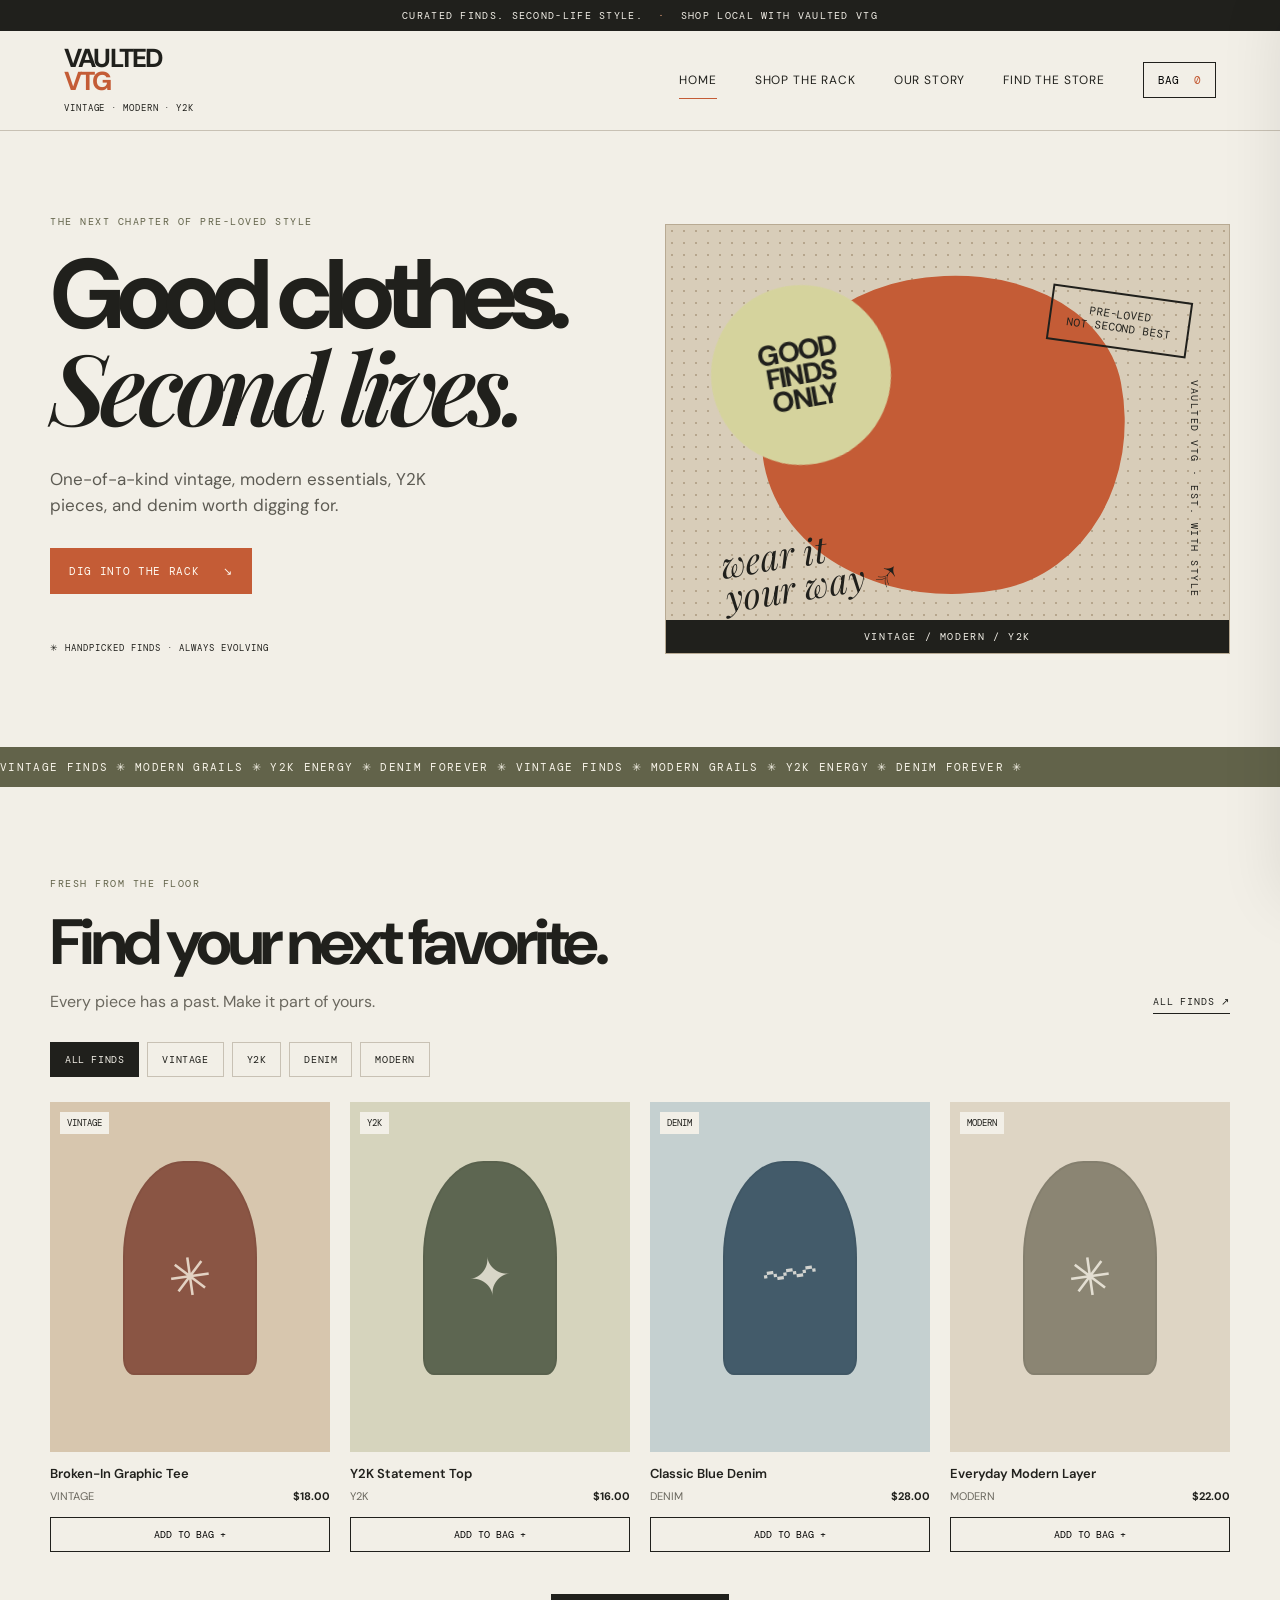
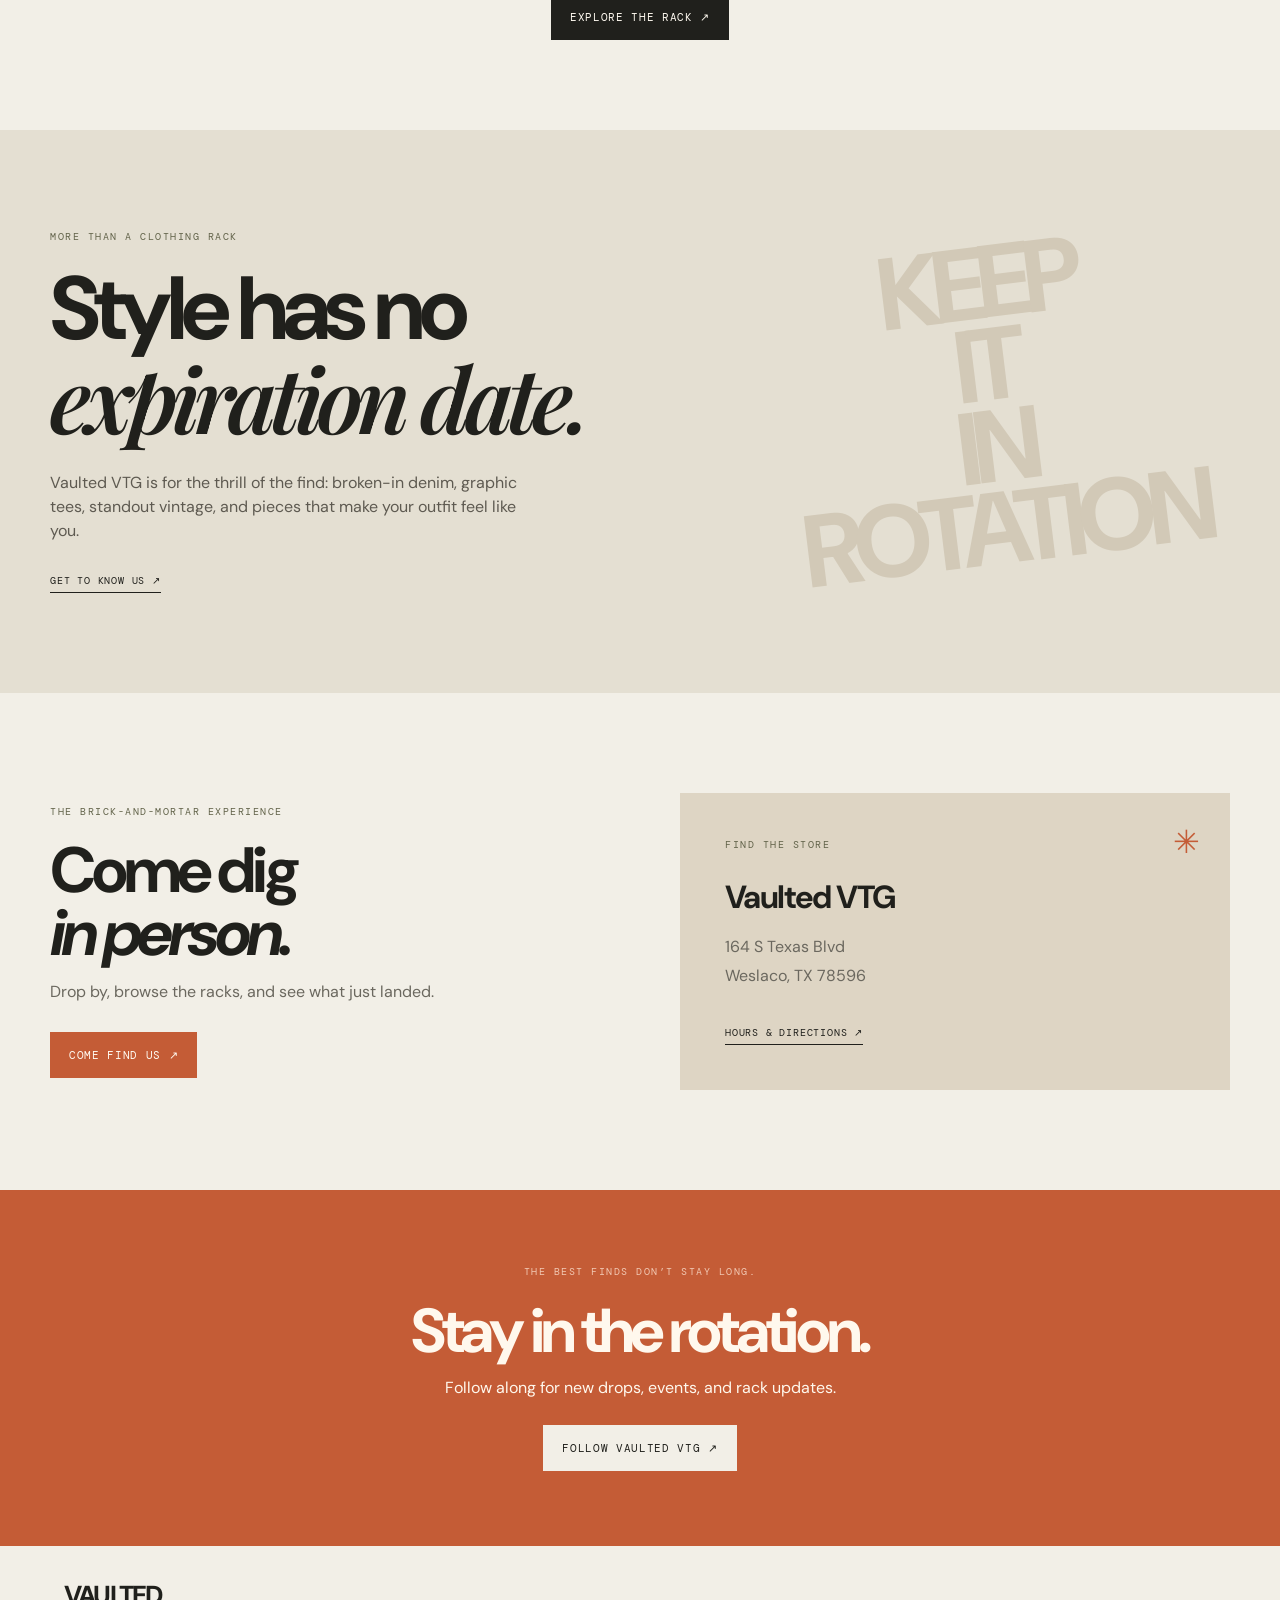
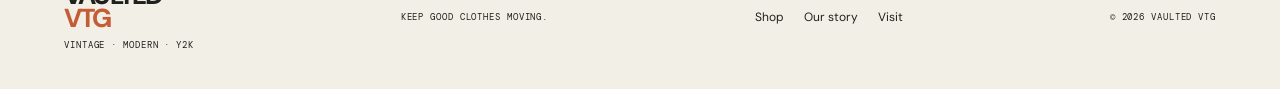
==== index.html @ 8c170596 "HTMLs" ====
<!doctype html>
<html lang="en">
<head>
  <meta charset="utf-8"><meta name="viewport" content="width=device-width, initial-scale=1">
  <meta name="description" content="Vaulted VTG — curated vintage, modern essentials, Y2K pieces, and denim in Weslaco, Texas.">
  <title>Vaulted VTG — Good clothes. Second lives.</title>
  <link rel="icon" href="assets/favicon.svg" type="image/svg+xml"><link rel="stylesheet" href="style.css">
  <script src="script.js" defer></script>
</head>
<body>
  <div class="announcement">CURATED FINDS. SECOND-LIFE STYLE. <span>·</span> SHOP LOCAL WITH VAULTED VTG</div>
  <header class="site-header"><a class="wordmark" href="index.html">VAULTED<span>VTG</span><small>VINTAGE · MODERN · Y2K</small></a>
    <button class="menu-toggle" aria-label="Toggle navigation" aria-expanded="false">☰</button>
    <nav class="nav"><a class="active" href="index.html">Home</a><a href="shop.html">Shop the rack</a><a href="story.html">Our story</a><a href="visit.html">Find the store</a><button class="bag-button" data-open-bag>Bag <span data-bag-count>0</span></button></nav>
  </header>
  <main>
    <section class="hero wrap">
      <div class="hero-copy"><p class="eyebrow">THE NEXT CHAPTER OF PRE-LOVED STYLE</p><h1>Good clothes.<br><em>Second lives.</em></h1><p class="intro">One-of-a-kind vintage, modern essentials, Y2K pieces, and denim worth digging for.</p><a class="button" href="shop.html">DIG INTO THE RACK <span>↘</span></a><p class="micro">✳ HANDPICKED FINDS · ALWAYS EVOLVING</p></div>
      <div class="hero-art" role="img" aria-label="Graphic collage celebrating vintage clothing"><div class="sunburst">GOOD<br>FINDS<br>ONLY</div><div class="stamp">PRE-LOVED<br>NOT SECOND BEST</div><div class="vertical-type">VAULTED VTG · EST. WITH STYLE</div><div class="scribble">wear it<br>your way ↗</div><div class="art-label">VINTAGE / MODERN / Y2K</div></div>
    </section>
    <div class="ticker"><div>VINTAGE FINDS ✳ MODERN GRAILS ✳ Y2K ENERGY ✳ DENIM FOREVER ✳ VINTAGE FINDS ✳ MODERN GRAILS ✳ Y2K ENERGY ✳ DENIM FOREVER ✳</div></div>
    <section class="section wrap">
      <div class="section-heading"><div><p class="eyebrow">FRESH FROM THE FLOOR</p><h2>Find your next favorite.</h2><p>Every piece has a past. Make it part of yours.</p></div><a class="text-link" href="shop.html">ALL FINDS ↗</a></div>
      <div class="filter-row"><a class="chip selected" href="shop.html">ALL FINDS</a><a class="chip" href="shop.html?category=vintage">VINTAGE</a><a class="chip" href="shop.html?category=y2k">Y2K</a><a class="chip" href="shop.html?category=denim">DENIM</a><a class="chip" href="shop.html?category=modern">MODERN</a></div>
      <div class="product-grid home-products" data-featured-products></div>
      <div class="center"><a class="button button-dark" href="shop.html">EXPLORE THE RACK ↗</a></div>
    </section>
    <section class="manifesto"><div class="wrap manifesto-inner"><p class="eyebrow">MORE THAN A CLOTHING RACK</p><h2>Style has no<br><em>expiration date.</em></h2><p>Vaulted VTG is for the thrill of the find: broken-in denim, graphic tees, standout vintage, and pieces that make your outfit feel like you.</p><a class="text-link" href="story.html">GET TO KNOW US ↗</a><div class="manifesto-mark">KEEP<br>IT<br>IN<br>ROTATION</div></div></section>
    <section class="visit-teaser wrap"><div><p class="eyebrow">THE BRICK-AND-MORTAR EXPERIENCE</p><h2>Come dig<br><em>in person.</em></h2><p>Drop by, browse the racks, and see what just landed.</p><a class="button" href="visit.html">COME FIND US ↗</a></div><div class="visit-card"><span class="card-star">✳</span><p class="eyebrow">FIND THE STORE</p><h3>Vaulted VTG</h3><p>164 S Texas Blvd<br>Weslaco, TX 78596</p><a class="text-link" href="visit.html">HOURS & DIRECTIONS ↗</a></div></section>
    <section class="social-banner"><p class="eyebrow">THE BEST FINDS DON’T STAY LONG.</p><h2>Stay in the rotation.</h2><p>Follow along for new drops, events, and rack updates.</p><a class="button button-light" href="https://www.instagram.com/vaultedvtg/" target="_blank" rel="noopener">FOLLOW VAULTED VTG ↗</a></section>
  </main>
  <footer class="footer"><a class="wordmark" href="index.html">VAULTED<span>VTG</span><small>VINTAGE · MODERN · Y2K</small></a><p>KEEP GOOD CLOTHES MOVING.</p><div><a href="shop.html">Shop</a><a href="story.html">Our story</a><a href="visit.html">Visit</a></div><small>© <span data-year></span> VAULTED VTG</small></footer>
  <aside class="bag-drawer" aria-hidden="true"><div class="bag-head"><h2>Your bag (<span data-bag-count>0</span>)</h2><button data-close-bag aria-label="Close bag">×</button></div><div class="bag-items" data-bag-items></div><div class="bag-bottom"><p>SUBTOTAL <strong data-bag-total>$0.00</strong></p><p class="small-note">This demo bag does not place orders or accept payment yet.</p><a class="button button-dark full" href="visit.html">VISIT THE STORE</a></div></aside><div class="overlay" data-close-bag></div>
</body></html>
---- style.css ----
@import url('https://fonts.googleapis.com/css2?family=DM+Mono:wght@400;500&family=DM+Sans:wght@400;500;600;700;800&family=Playfair+Display:ital,wght@0,600;0,700;1,600;1,700&display=swap');
:root{--ink:#20201c;--paper:#f2efe7;--cream:#e4dfd2;--orange:#c45c36;--olive:#62634a;--line:#c8c1b4;--mono:'DM Mono',monospace;--sans:'DM Sans',sans-serif;--serif:'Playfair Display',serif}
*{box-sizing:border-box}html{scroll-behavior:smooth}body{margin:0;background:var(--paper);color:var(--ink);font-family:var(--sans);line-height:1.5}a{color:inherit;text-decoration:none}button,select{font:inherit}.announcement{padding:9px 16px;text-align:center;background:var(--ink);color:var(--paper);font:10px var(--mono);letter-spacing:.13em}.announcement span{color:#e3a17b;padding:0 8px}.site-header{min-height:86px;padding:16px clamp(20px,5vw,76px);display:flex;align-items:center;justify-content:space-between;border-bottom:1px solid var(--line);gap:24px}.wordmark{font-weight:800;letter-spacing:-.07em;font-size:26px;line-height:.9;display:inline-flex;flex-direction:column}.wordmark span{color:var(--orange);display:inline}.wordmark small{font:9px var(--mono);letter-spacing:.1em;margin-top:8px}.nav{display:flex;align-items:center;gap:clamp(16px,3vw,38px);font-size:12px;text-transform:uppercase;letter-spacing:.07em}.nav>a{padding:9px 0;border-bottom:1px solid transparent}.nav>a:hover,.nav>a.active{border-color:var(--orange)}.bag-button{border:1px solid var(--ink);background:transparent;padding:10px 14px;text-transform:uppercase;font:11px var(--mono);cursor:pointer}.bag-button span{margin-left:8px;color:var(--orange)}.menu-toggle{display:none;background:none;border:0;font-size:24px}.wrap{width:min(1180px,calc(100% - 48px));margin-inline:auto}.hero{min-height:570px;display:grid;grid-template-columns:1fr 1fr;gap:50px;align-items:center;padding-block:64px}.hero-copy{padding:20px 0}.eyebrow{font:10px var(--mono);letter-spacing:.15em;text-transform:uppercase;color:var(--olive);margin:0 0 22px}.hero h1,.page-hero h1,.story-hero h1{font-size:clamp(58px,7.7vw,104px);line-height:.92;letter-spacing:-.075em;margin:0 0 28px;font-weight:700}.hero h1 em,.page-hero h1 em,.story-hero h1 em,.manifesto h2 em,.visit-layout h2 em{font-family:var(--serif);font-weight:600;letter-spacing:-.07em}.intro{font-size:17px;max-width:410px;color:#5d5b53;margin:0 0 30px}.button{display:inline-flex;align-items:center;justify-content:space-between;gap:24px;padding:15px 18px;background:var(--orange);color:#fffaf1;font:11px var(--mono);letter-spacing:.06em;border:1px solid var(--orange);transition:transform .2s,background .2s;cursor:pointer}.button:hover{transform:translateY(-2px);background:#a94b2c}.button-dark{background:var(--ink);border-color:var(--ink)}.button-dark:hover{background:#444238}.button-light{background:var(--paper);border-color:var(--paper);color:var(--ink)}.micro{margin-top:48px;font:9px var(--mono);letter-spacing:.11em}.hero-art{position:relative;min-height:430px;background:#d8cdb9;overflow:hidden;border:1px solid #b8aa93;background-image:radial-gradient(#b6a68d 1px,transparent 1px);background-size:12px 12px}.hero-art:before{content:"";position:absolute;width:65%;height:75%;left:17%;top:12%;background:var(--orange);border-radius:48% 52% 43% 57%/48% 44% 56% 52%;transform:rotate(-11deg)}.sunburst{position:absolute;left:8%;top:14%;width:180px;height:180px;background:#d5d39d;border-radius:50%;display:grid;place-content:center;text-align:center;font-weight:800;font-size:28px;line-height:.85;letter-spacing:-.06em;transform:rotate(-10deg);z-index:1}.stamp{position:absolute;right:7%;top:16%;border:2px solid var(--ink);padding:12px 16px;font:11px var(--mono);text-align:center;transform:rotate(8deg);z-index:2}.vertical-type{position:absolute;right:5%;bottom:13%;writing-mode:vertical-rl;font:10px var(--mono);letter-spacing:.15em;z-index:2}.scribble{position:absolute;bottom:12%;left:10%;font:italic 36px var(--serif);line-height:.95;transform:rotate(-9deg);z-index:2}.art-label{position:absolute;bottom:0;left:0;right:0;background:var(--ink);color:var(--paper);padding:10px;text-align:center;font:10px var(--mono);letter-spacing:.16em}.ticker{background:var(--olive);color:#f8f4e9;overflow:hidden;white-space:nowrap;padding:13px 0;font:11px var(--mono);letter-spacing:.12em}.ticker div{min-width:max-content;animation:marquee 32s linear infinite}@keyframes marquee{to{transform:translateX(-50%)}}.section{padding-block:90px}.section-heading{display:flex;align-items:end;justify-content:space-between;gap:24px;margin-bottom:28px}.section-heading h2,.manifesto h2,.visit-teaser h2,.story-copy h2,.visit-layout h2{font-size:clamp(38px,5vw,64px);line-height:.98;letter-spacing:-.065em;margin:0 0 15px}.section-heading p:not(.eyebrow),.visit-teaser>div>p:not(.eyebrow){color:#6b685f;margin:0}.text-link{display:inline-block;border-bottom:1px solid var(--ink);padding-bottom:5px;font:10px var(--mono);letter-spacing:.08em;white-space:nowrap}.filter-row{display:flex;gap:8px;flex-wrap:wrap;margin:25px 0}.chip{padding:10px 14px;border:1px solid var(--line);background:transparent;color:var(--ink);font:10px var(--mono);letter-spacing:.06em;cursor:pointer}.chip:hover,.chip.selected{background:var(--ink);border-color:var(--ink);color:var(--paper)}.product-grid{display:grid;grid-template-columns:repeat(4,minmax(0,1fr));gap:20px}.product-card{min-width:0}.product-image{aspect-ratio:4/5;background:var(--product-bg,#ded4c3);position:relative;overflow:hidden;display:grid;place-items:center}.product-image:before{content:"";position:absolute;width:48%;height:61%;border-radius:45% 45% 8% 8%;background:var(--product-color,#817963);top:17%;box-shadow:inset 0 0 0 2px #0000000c}.product-image:after{content:attr(data-glyph);position:absolute;display:grid;place-items:center;font-size:52px;color:#f3ead8;mix-blend-mode:screen;opacity:.8;transform:rotate(-8deg)}.product-image .tag{position:absolute;left:10px;top:10px;background:var(--paper);padding:5px 7px;font:9px var(--mono);z-index:1}.product-info{padding:12px 0 4px}.product-info h3{font-size:13px;margin:0 0 5px;font-weight:600}.product-meta{display:flex;justify-content:space-between;gap:8px;color:#6a675e;font-size:11px}.product-meta strong{color:var(--ink)}.add-button{margin-top:12px;width:100%;padding:10px;border:1px solid var(--ink);background:transparent;font:10px var(--mono);cursor:pointer}.add-button:hover{background:var(--ink);color:var(--paper)}.center{text-align:center;margin-top:38px}.manifesto{background:var(--cream);position:relative;overflow:hidden}.manifesto-inner{padding-block:100px;position:relative}.manifesto h2{font-size:clamp(55px,7vw,90px)}.manifesto-inner>p:not(.eyebrow){max-width:490px;color:#5e5a51;margin:24px 0}.manifesto-mark{position:absolute;right:3%;top:20%;font-size:clamp(52px,8vw,110px);line-height:.8;letter-spacing:-.09em;font-weight:800;color:#d2c9b7;transform:rotate(-7deg);text-align:center}.visit-teaser{display:grid;grid-template-columns:1fr 1fr;gap:80px;align-items:center;padding-block:100px}.visit-teaser>div>p:not(.eyebrow){margin-bottom:28px}.visit-card{padding:45px;background:#ded5c4;min-height:280px;position:relative}.card-star{position:absolute;right:30px;top:25px;font-size:32px;color:var(--orange)}.visit-card h3{font-size:32px;letter-spacing:-.05em;margin:0 0 12px}.visit-card p:not(.eyebrow){line-height:1.8}.social-banner{text-align:center;background:var(--orange);color:#fff8ed;padding:75px 24px}.social-banner .eyebrow{color:#f1c8b3}.social-banner h2{font-size:clamp(38px,5vw,62px);letter-spacing:-.06em;line-height:1;margin:0 0 14px}.social-banner p:not(.eyebrow){margin:0 0 25px}.footer{padding:38px clamp(24px,5vw,76px);display:flex;align-items:center;justify-content:space-between;gap:24px;flex-wrap:wrap}.footer>p,.footer>small{font:9px var(--mono);letter-spacing:.1em}.footer>div{display:flex;gap:20px;font-size:12px}.page-hero{padding-block:90px 65px}.page-hero h1{font-size:clamp(60px,8vw,100px)}.page-hero>p:last-child{max-width:500px;color:#656157;font-size:17px}.shop-section{padding-top:20px}.shop-toolbar{display:flex;align-items:center;justify-content:space-between;gap:20px;flex-wrap:wrap}.shop-toolbar .filter-row{margin:10px 0}.sort-label{font:10px var(--mono);letter-spacing:.1em;display:flex;align-items:center;gap:10px}.sort-label select{background:transparent;border:1px solid var(--line);padding:10px;color:var(--ink)}.small-note{font-size:11px;color:#716d63}.story-hero{padding:110px 0 90px;background:var(--cream)}.story-hero h1{font-size:clamp(65px,9vw,112px)}.story-hero .intro{max-width:580px}.story-copy{display:grid;grid-template-columns:1fr 1fr;gap:80px;align-items:start}.story-copy>div:nth-child(2) p{color:#5d5a52;margin:0 0 18px}.story-copy .button{margin-top:10px}.values-band{background:#ded5c4;padding:65px 0}.values-grid{display:grid;grid-template-columns:repeat(3,1fr);gap:40px}.values-grid article span{font:11px var(--mono);color:var(--orange)}.values-grid h3{font-size:24px;letter-spacing:-.04em;margin:15px 0 8px}.values-grid p{color:#625e55;font-size:14px;max-width:280px}.visit-hero{padding-bottom:30px}.visit-layout{padding-top:20px;display:grid;grid-template-columns:1fr 1fr;gap:80px;align-items:start}.visit-info h2{margin-bottom:40px}.info-block{display:grid;grid-template-columns:35px 1fr;gap:15px;border-top:1px solid var(--line);padding:24px 0}.info-icon{font-size:24px;color:var(--orange)}.info-block h3{font:10px var(--mono);letter-spacing:.14em;margin:0 0 10px}.info-block p{margin:0 0 15px}.hours{list-style:none;padding:0;margin:0 0 15px;max-width:400px}.hours li{display:flex;justify-content:space-between;gap:15px;padding:8px 0;border-bottom:1px solid #d8d1c4;font-size:12px}.hours b{font-weight:500;text-align:right}.visit-poster{background:#d8cdb9;min-height:520px;padding:50px;display:flex;flex-direction:column;align-items:flex-start;justify-content:center;position:relative;overflow:hidden}.visit-poster:before{content:"";position:absolute;width:320px;height:320px;border-radius:50%;background:#d5d39d;right:-100px;top:-80px}.visit-poster>*{position:relative}.poster-circle{font-size:45px;color:var(--orange);margin-bottom:28px}.visit-poster h2{font-size:clamp(35px,4vw,55px);line-height:.94;margin:0 0 22px}.poster-rule{width:100%;height:1px;background:#b7aa94;margin:10px 0 20px}.visit-poster p:not(.eyebrow){font:italic 28px var(--serif);line-height:1.1}.bag-drawer{position:fixed;z-index:20;right:0;top:0;height:100dvh;width:min(420px,100%);background:var(--paper);padding:25px;display:flex;flex-direction:column;transform:translateX(105%);transition:transform .25s ease;box-shadow:-20px 0 60px #00000018}.bag-drawer.open{transform:translateX(0)}.bag-head{display:flex;align-items:center;justify-content:space-between;border-bottom:1px solid var(--line);padding-bottom:18px}.bag-head h2{font-size:22px;margin:0;letter-spacing:-.04em}.bag-head button{font-size:30px;border:0;background:none;cursor:pointer}.bag-items{overflow:auto;flex:1;padding:15px 0}.bag-line{display:flex;justify-content:space-between;gap:16px;padding:12px 0;border-bottom:1px solid var(--line);font-size:13px}.bag-line button{border:0;background:none;text-decoration:underline;cursor:pointer;font-size:11px}.bag-bottom{border-top:1px solid var(--line);padding-top:18px}.bag-bottom>p:first-child{display:flex;justify-content:space-between;font:11px var(--mono)}.full{width:100%}.overlay{position:fixed;inset:0;background:#1717138c;z-index:19;opacity:0;pointer-events:none;transition:opacity .25s}.overlay.visible{opacity:1;pointer-events:auto}body.bag-open{overflow:hidden}
@media(max-width:850px){.site-header{position:relative}.menu-toggle{display:block}.nav{display:none;position:absolute;top:100%;left:0;right:0;background:var(--paper);z-index:10;padding:20px 24px 25px;border-bottom:1px solid var(--line);align-items:stretch;flex-direction:column;gap:10px}.nav.open{display:flex}.nav>a{padding:12px 0}.bag-button{text-align:left}.hero{gap:25px;min-height:auto}.hero-art{min-height:360px}.sunburst{width:135px;height:135px;font-size:22px}.stamp{font-size:9px;padding:8px}.product-grid{grid-template-columns:repeat(2,minmax(0,1fr));gap:24px 14px}.manifesto-mark{opacity:.45;right:-10px;top:auto;bottom:20px}.visit-teaser,.visit-layout,.story-copy{gap:40px}.visit-poster{padding:32px;min-height:450px}}@media(max-width:600px){.announcement{font-size:8px;letter-spacing:.08em}.wrap{width:calc(100% - 36px)}.site-header{padding:15px 18px;min-height:76px}.hero{grid-template-columns:1fr;padding-block:48px 35px}.hero h1{font-size:68px}.hero-art{min-height:330px}.micro{margin-top:28px}.section{padding-block:60px}.section-heading{align-items:start;flex-direction:column}.section-heading h2{font-size:43px}.product-grid{gap:24px 12px}.product-info h3{font-size:12px}.product-meta{font-size:10px}.manifesto-inner{padding-block:70px}.manifesto h2{font-size:60px}.manifesto-inner>p:not(.eyebrow){max-width:90%}.manifesto-mark{font-size:60px;bottom:10px}.visit-teaser,.visit-layout,.story-copy{grid-template-columns:1fr;gap:30px;padding-block:60px}.visit-card{padding:30px}.footer{align-items:flex-start;flex-direction:column}.page-hero{padding-block:65px 35px}.page-hero h1{font-size:68px}.shop-toolbar{align-items:flex-start}.shop-toolbar .filter-row{gap:6px}.chip{padding:9px 10px;font-size:9px}.story-hero{padding:75px 0 55px}.story-hero h1{font-size:70px}.values-grid{grid-template-columns:1fr;gap:20px}.values-band{padding:45px 0}.visit-poster{min-height:400px}.hours li{font-size:11px}.social-banner{padding:60px 20px}}
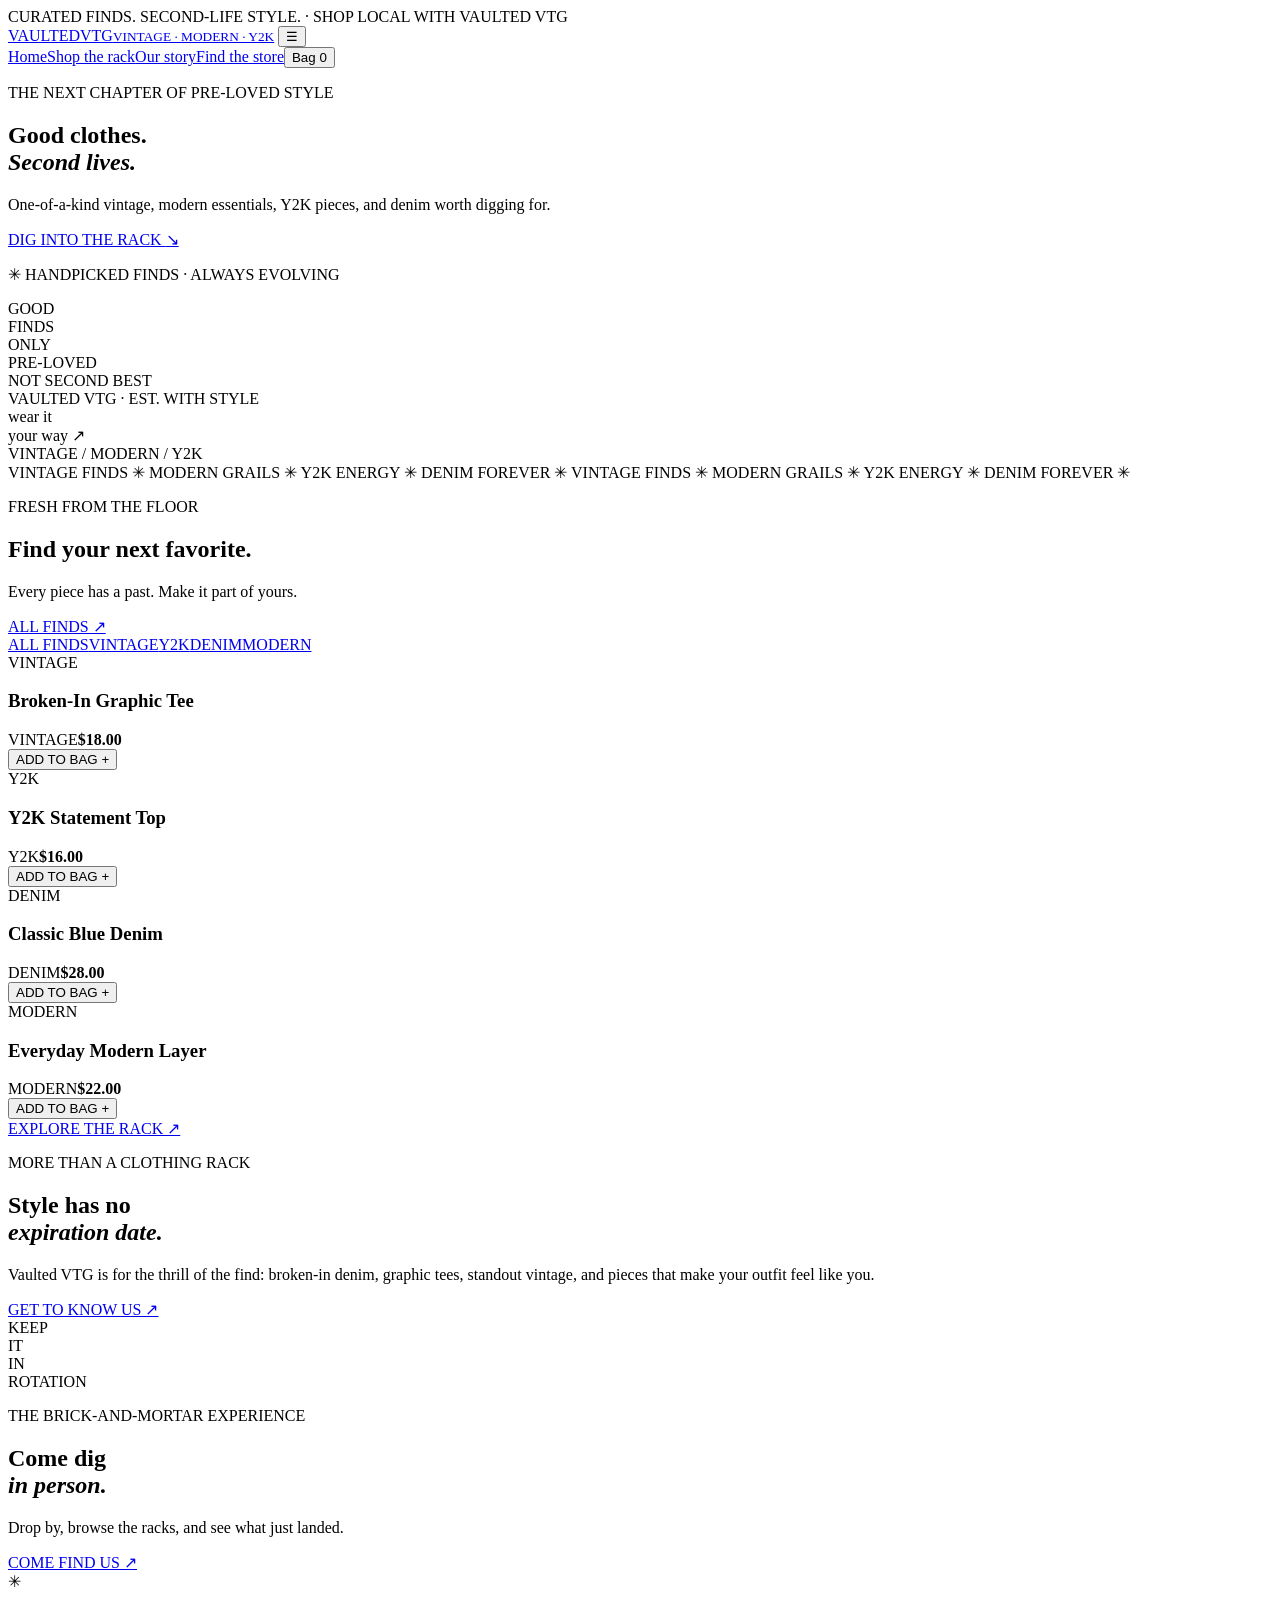
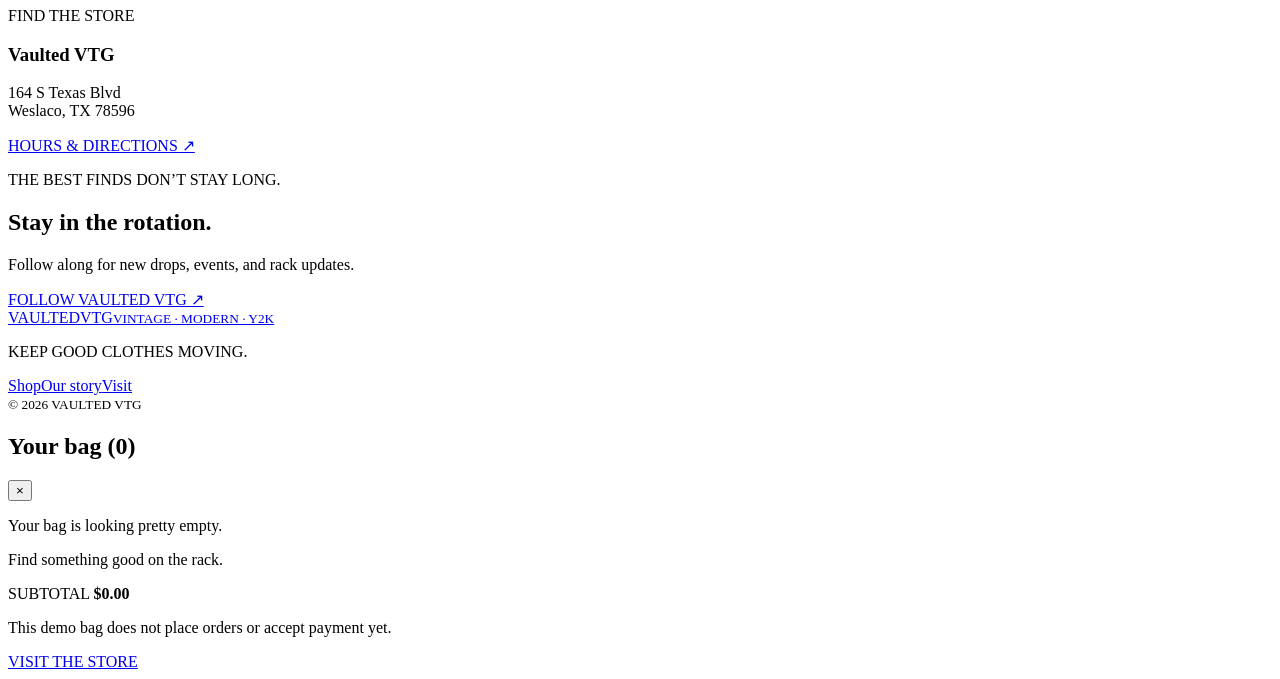
==== commit f69ab8dc: "Fix favicon link in index.html" ====
--- a/index.html
+++ b/index.html
@@ -4,7 +4,7 @@
   <meta charset="utf-8"><meta name="viewport" content="width=device-width, initial-scale=1">
   <meta name="description" content="Vaulted VTG — curated vintage, modern essentials, Y2K pieces, and denim in Weslaco, Texas.">
   <title>Vaulted VTG — Good clothes. Second lives.</title>
-  <link rel="icon" href="assets/favicon.svg" type="image/svg+xml"><link rel="stylesheet" href="style.css">
+  <link rel="icon" type="image/png" href="./favicon.png">
   <script src="script.js" defer></script>
 </head>
 <body>
@@ -31,4 +31,4 @@
   </main>
   <footer class="footer"><a class="wordmark" href="index.html">VAULTED<span>VTG</span><small>VINTAGE · MODERN · Y2K</small></a><p>KEEP GOOD CLOTHES MOVING.</p><div><a href="shop.html">Shop</a><a href="story.html">Our story</a><a href="visit.html">Visit</a></div><small>© <span data-year></span> VAULTED VTG</small></footer>
   <aside class="bag-drawer" aria-hidden="true"><div class="bag-head"><h2>Your bag (<span data-bag-count>0</span>)</h2><button data-close-bag aria-label="Close bag">×</button></div><div class="bag-items" data-bag-items></div><div class="bag-bottom"><p>SUBTOTAL <strong data-bag-total>$0.00</strong></p><p class="small-note">This demo bag does not place orders or accept payment yet.</p><a class="button button-dark full" href="visit.html">VISIT THE STORE</a></div></aside><div class="overlay" data-close-bag></div>
-</body></html>+</body></html>
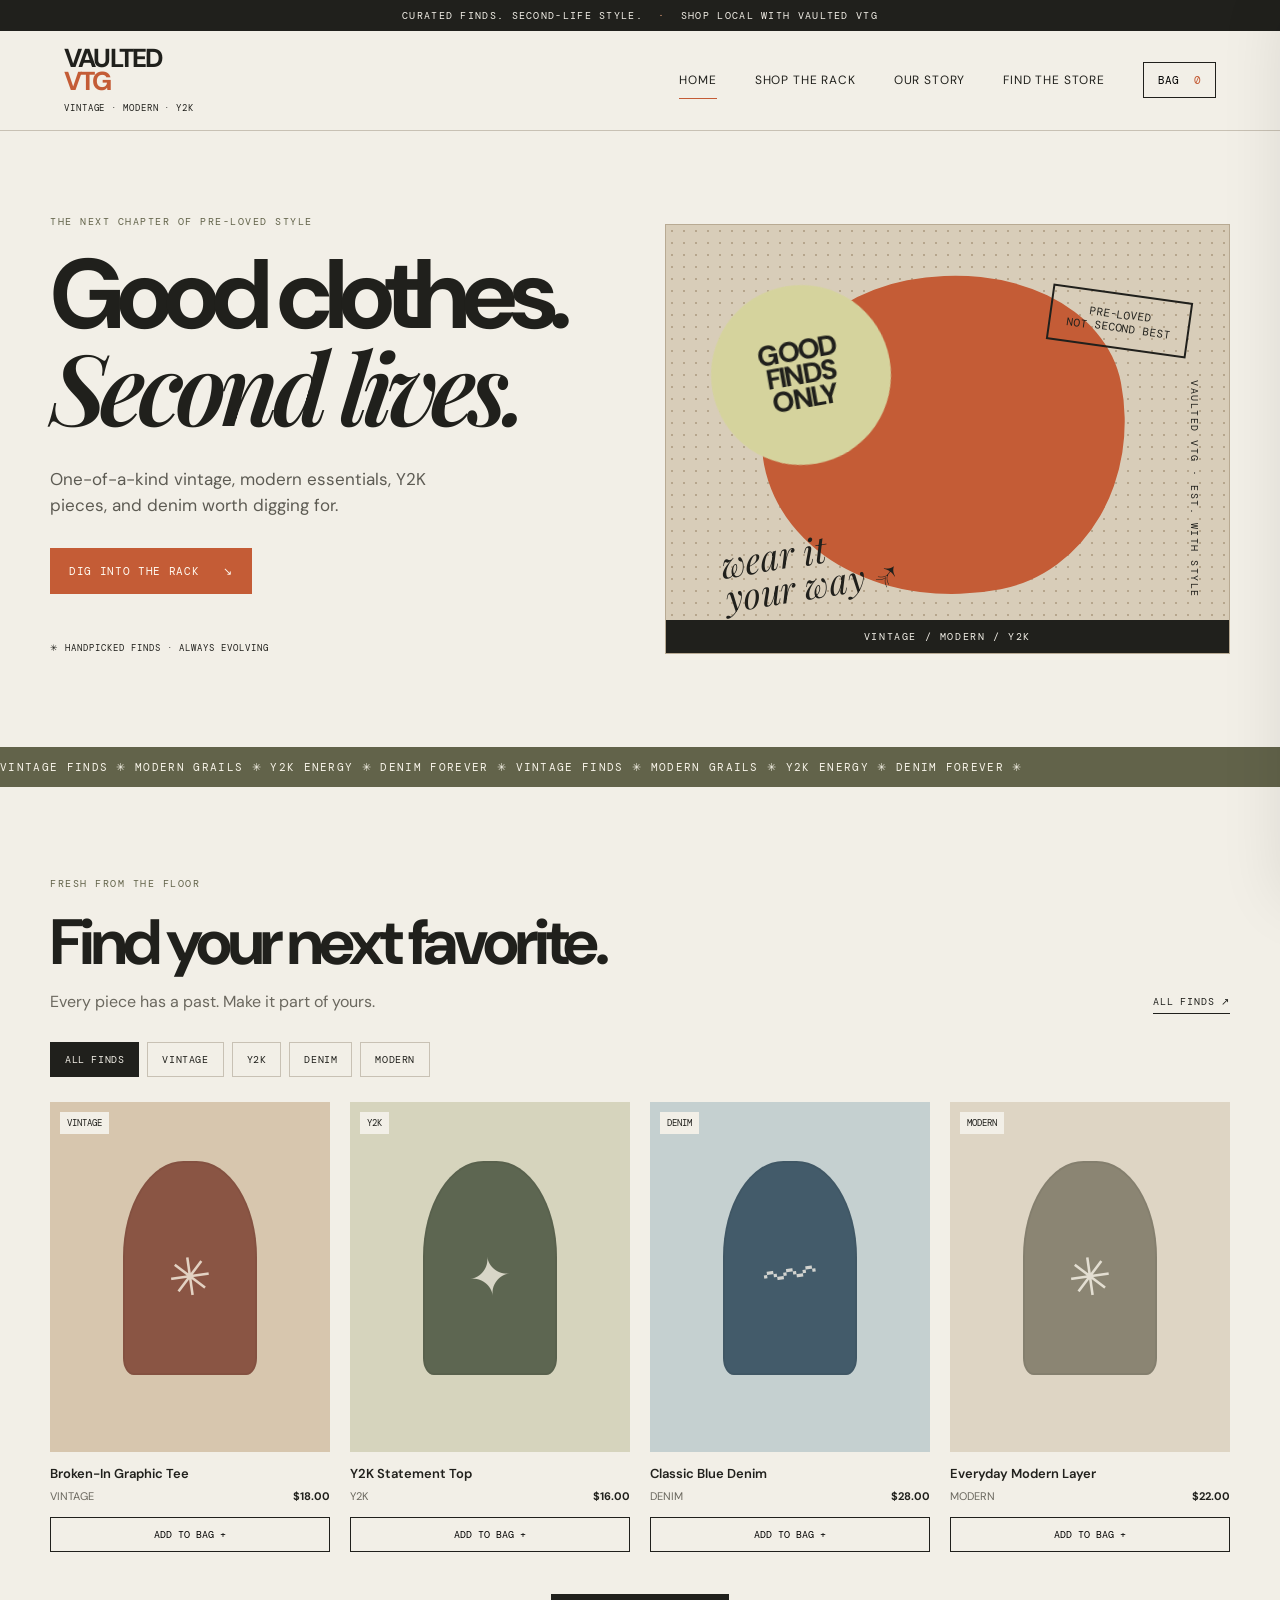
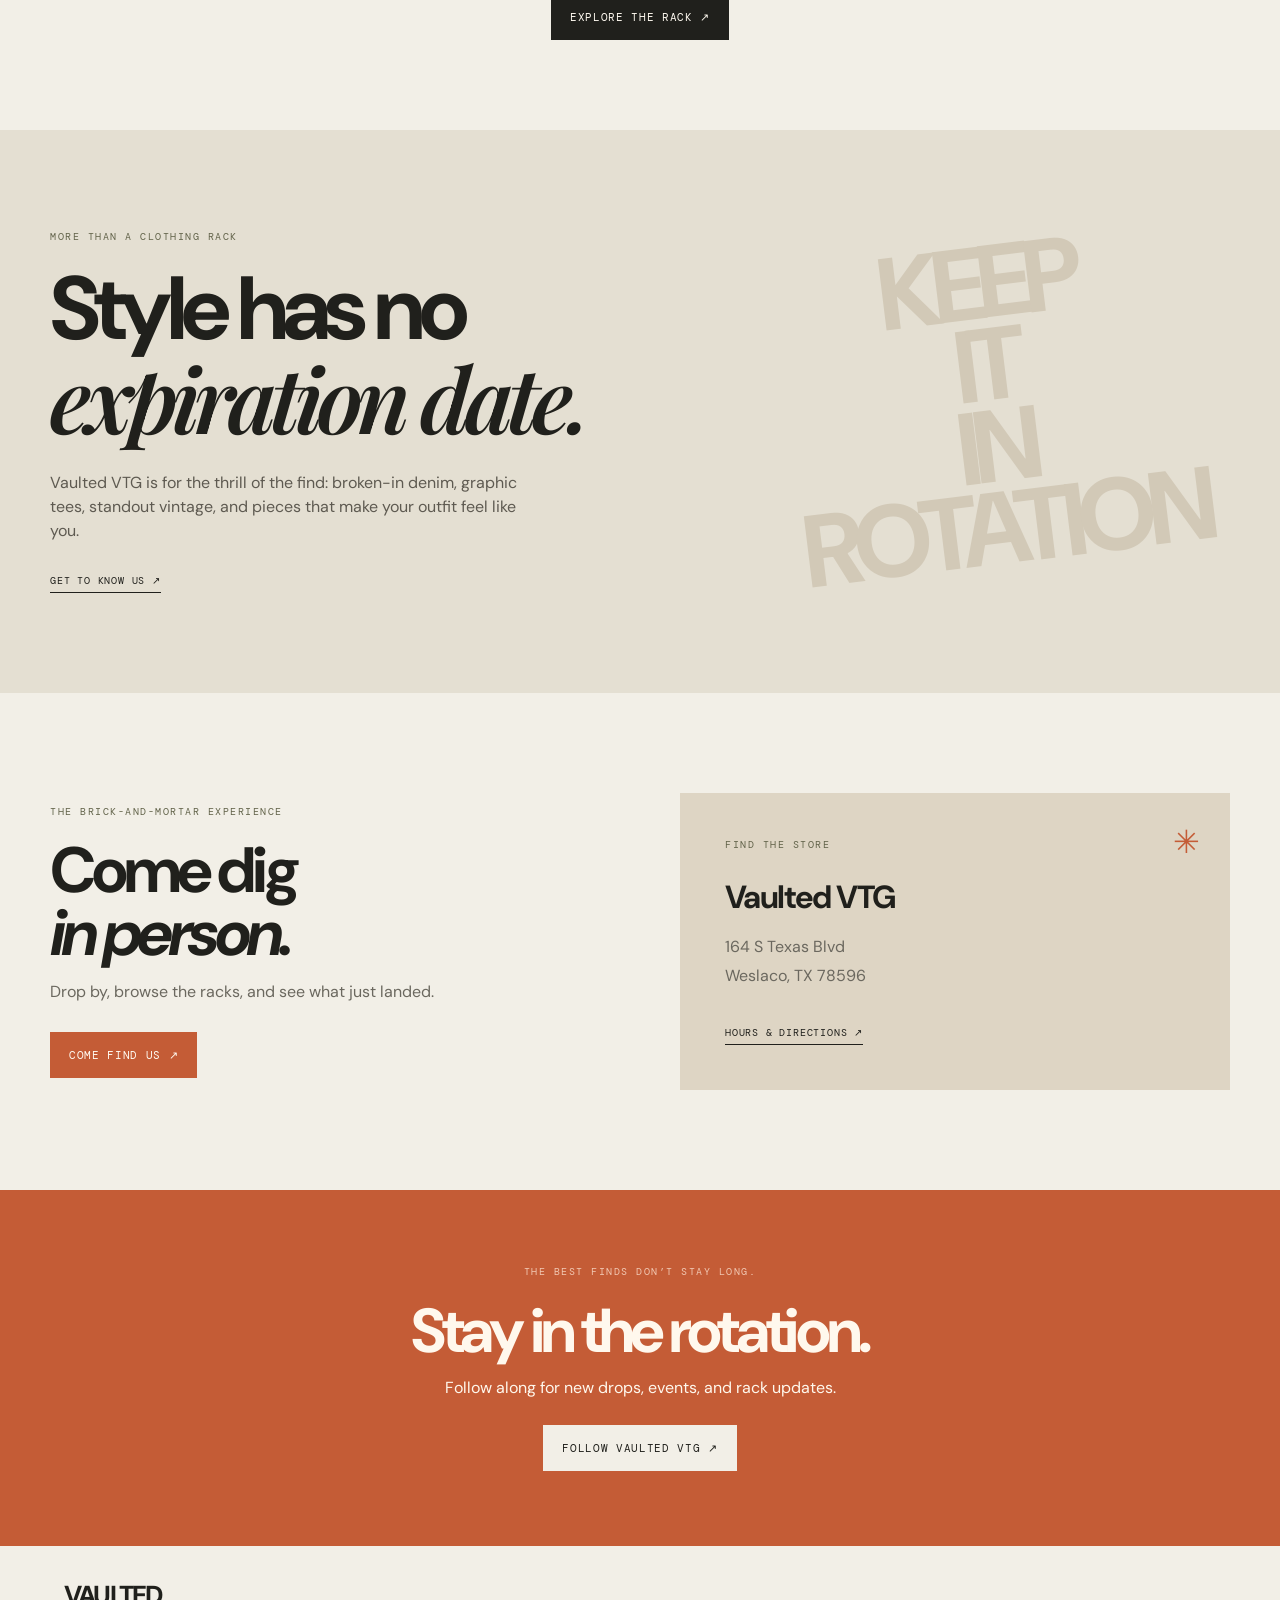
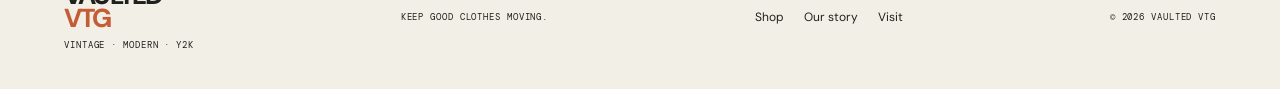
==== commit b8e42e3b: "Add favicon link to index.html" ====
--- a/index.html
+++ b/index.html
@@ -4,6 +4,7 @@
   <meta charset="utf-8"><meta name="viewport" content="width=device-width, initial-scale=1">
   <meta name="description" content="Vaulted VTG — curated vintage, modern essentials, Y2K pieces, and denim in Weslaco, Texas.">
   <title>Vaulted VTG — Good clothes. Second lives.</title>
+  <link rel="icon" href="assets/favicon.svg" type="image/svg+xml"><link rel="stylesheet" href="style.css">
   <link rel="icon" type="image/png" href="./favicon.png">
   <script src="script.js" defer></script>
 </head>
--- a/style.css
+++ b/style.css
@@ -0,0 +1,4 @@
+@import url('https://fonts.googleapis.com/css2?family=DM+Mono:wght@400;500&family=DM+Sans:wght@400;500;600;700;800&family=Playfair+Display:ital,wght@0,600;0,700;1,600;1,700&display=swap');
+:root{--ink:#20201c;--paper:#f2efe7;--cream:#e4dfd2;--orange:#c45c36;--olive:#62634a;--line:#c8c1b4;--mono:'DM Mono',monospace;--sans:'DM Sans',sans-serif;--serif:'Playfair Display',serif}
+*{box-sizing:border-box}html{scroll-behavior:smooth}body{margin:0;background:var(--paper);color:var(--ink);font-family:var(--sans);line-height:1.5}a{color:inherit;text-decoration:none}button,select{font:inherit}.announcement{padding:9px 16px;text-align:center;background:var(--ink);color:var(--paper);font:10px var(--mono);letter-spacing:.13em}.announcement span{color:#e3a17b;padding:0 8px}.site-header{min-height:86px;padding:16px clamp(20px,5vw,76px);display:flex;align-items:center;justify-content:space-between;border-bottom:1px solid var(--line);gap:24px}.wordmark{font-weight:800;letter-spacing:-.07em;font-size:26px;line-height:.9;display:inline-flex;flex-direction:column}.wordmark span{color:var(--orange);display:inline}.wordmark small{font:9px var(--mono);letter-spacing:.1em;margin-top:8px}.nav{display:flex;align-items:center;gap:clamp(16px,3vw,38px);font-size:12px;text-transform:uppercase;letter-spacing:.07em}.nav>a{padding:9px 0;border-bottom:1px solid transparent}.nav>a:hover,.nav>a.active{border-color:var(--orange)}.bag-button{border:1px solid var(--ink);background:transparent;padding:10px 14px;text-transform:uppercase;font:11px var(--mono);cursor:pointer}.bag-button span{margin-left:8px;color:var(--orange)}.menu-toggle{display:none;background:none;border:0;font-size:24px}.wrap{width:min(1180px,calc(100% - 48px));margin-inline:auto}.hero{min-height:570px;display:grid;grid-template-columns:1fr 1fr;gap:50px;align-items:center;padding-block:64px}.hero-copy{padding:20px 0}.eyebrow{font:10px var(--mono);letter-spacing:.15em;text-transform:uppercase;color:var(--olive);margin:0 0 22px}.hero h1,.page-hero h1,.story-hero h1{font-size:clamp(58px,7.7vw,104px);line-height:.92;letter-spacing:-.075em;margin:0 0 28px;font-weight:700}.hero h1 em,.page-hero h1 em,.story-hero h1 em,.manifesto h2 em,.visit-layout h2 em{font-family:var(--serif);font-weight:600;letter-spacing:-.07em}.intro{font-size:17px;max-width:410px;color:#5d5b53;margin:0 0 30px}.button{display:inline-flex;align-items:center;justify-content:space-between;gap:24px;padding:15px 18px;background:var(--orange);color:#fffaf1;font:11px var(--mono);letter-spacing:.06em;border:1px solid var(--orange);transition:transform .2s,background .2s;cursor:pointer}.button:hover{transform:translateY(-2px);background:#a94b2c}.button-dark{background:var(--ink);border-color:var(--ink)}.button-dark:hover{background:#444238}.button-light{background:var(--paper);border-color:var(--paper);color:var(--ink)}.micro{margin-top:48px;font:9px var(--mono);letter-spacing:.11em}.hero-art{position:relative;min-height:430px;background:#d8cdb9;overflow:hidden;border:1px solid #b8aa93;background-image:radial-gradient(#b6a68d 1px,transparent 1px);background-size:12px 12px}.hero-art:before{content:"";position:absolute;width:65%;height:75%;left:17%;top:12%;background:var(--orange);border-radius:48% 52% 43% 57%/48% 44% 56% 52%;transform:rotate(-11deg)}.sunburst{position:absolute;left:8%;top:14%;width:180px;height:180px;background:#d5d39d;border-radius:50%;display:grid;place-content:center;text-align:center;font-weight:800;font-size:28px;line-height:.85;letter-spacing:-.06em;transform:rotate(-10deg);z-index:1}.stamp{position:absolute;right:7%;top:16%;border:2px solid var(--ink);padding:12px 16px;font:11px var(--mono);text-align:center;transform:rotate(8deg);z-index:2}.vertical-type{position:absolute;right:5%;bottom:13%;writing-mode:vertical-rl;font:10px var(--mono);letter-spacing:.15em;z-index:2}.scribble{position:absolute;bottom:12%;left:10%;font:italic 36px var(--serif);line-height:.95;transform:rotate(-9deg);z-index:2}.art-label{position:absolute;bottom:0;left:0;right:0;background:var(--ink);color:var(--paper);padding:10px;text-align:center;font:10px var(--mono);letter-spacing:.16em}.ticker{background:var(--olive);color:#f8f4e9;overflow:hidden;white-space:nowrap;padding:13px 0;font:11px var(--mono);letter-spacing:.12em}.ticker div{min-width:max-content;animation:marquee 32s linear infinite}@keyframes marquee{to{transform:translateX(-50%)}}.section{padding-block:90px}.section-heading{display:flex;align-items:end;justify-content:space-between;gap:24px;margin-bottom:28px}.section-heading h2,.manifesto h2,.visit-teaser h2,.story-copy h2,.visit-layout h2{font-size:clamp(38px,5vw,64px);line-height:.98;letter-spacing:-.065em;margin:0 0 15px}.section-heading p:not(.eyebrow),.visit-teaser>div>p:not(.eyebrow){color:#6b685f;margin:0}.text-link{display:inline-block;border-bottom:1px solid var(--ink);padding-bottom:5px;font:10px var(--mono);letter-spacing:.08em;white-space:nowrap}.filter-row{display:flex;gap:8px;flex-wrap:wrap;margin:25px 0}.chip{padding:10px 14px;border:1px solid var(--line);background:transparent;color:var(--ink);font:10px var(--mono);letter-spacing:.06em;cursor:pointer}.chip:hover,.chip.selected{background:var(--ink);border-color:var(--ink);color:var(--paper)}.product-grid{display:grid;grid-template-columns:repeat(4,minmax(0,1fr));gap:20px}.product-card{min-width:0}.product-image{aspect-ratio:4/5;background:var(--product-bg,#ded4c3);position:relative;overflow:hidden;display:grid;place-items:center}.product-image:before{content:"";position:absolute;width:48%;height:61%;border-radius:45% 45% 8% 8%;background:var(--product-color,#817963);top:17%;box-shadow:inset 0 0 0 2px #0000000c}.product-image:after{content:attr(data-glyph);position:absolute;display:grid;place-items:center;font-size:52px;color:#f3ead8;mix-blend-mode:screen;opacity:.8;transform:rotate(-8deg)}.product-image .tag{position:absolute;left:10px;top:10px;background:var(--paper);padding:5px 7px;font:9px var(--mono);z-index:1}.product-info{padding:12px 0 4px}.product-info h3{font-size:13px;margin:0 0 5px;font-weight:600}.product-meta{display:flex;justify-content:space-between;gap:8px;color:#6a675e;font-size:11px}.product-meta strong{color:var(--ink)}.add-button{margin-top:12px;width:100%;padding:10px;border:1px solid var(--ink);background:transparent;font:10px var(--mono);cursor:pointer}.add-button:hover{background:var(--ink);color:var(--paper)}.center{text-align:center;margin-top:38px}.manifesto{background:var(--cream);position:relative;overflow:hidden}.manifesto-inner{padding-block:100px;position:relative}.manifesto h2{font-size:clamp(55px,7vw,90px)}.manifesto-inner>p:not(.eyebrow){max-width:490px;color:#5e5a51;margin:24px 0}.manifesto-mark{position:absolute;right:3%;top:20%;font-size:clamp(52px,8vw,110px);line-height:.8;letter-spacing:-.09em;font-weight:800;color:#d2c9b7;transform:rotate(-7deg);text-align:center}.visit-teaser{display:grid;grid-template-columns:1fr 1fr;gap:80px;align-items:center;padding-block:100px}.visit-teaser>div>p:not(.eyebrow){margin-bottom:28px}.visit-card{padding:45px;background:#ded5c4;min-height:280px;position:relative}.card-star{position:absolute;right:30px;top:25px;font-size:32px;color:var(--orange)}.visit-card h3{font-size:32px;letter-spacing:-.05em;margin:0 0 12px}.visit-card p:not(.eyebrow){line-height:1.8}.social-banner{text-align:center;background:var(--orange);color:#fff8ed;padding:75px 24px}.social-banner .eyebrow{color:#f1c8b3}.social-banner h2{font-size:clamp(38px,5vw,62px);letter-spacing:-.06em;line-height:1;margin:0 0 14px}.social-banner p:not(.eyebrow){margin:0 0 25px}.footer{padding:38px clamp(24px,5vw,76px);display:flex;align-items:center;justify-content:space-between;gap:24px;flex-wrap:wrap}.footer>p,.footer>small{font:9px var(--mono);letter-spacing:.1em}.footer>div{display:flex;gap:20px;font-size:12px}.page-hero{padding-block:90px 65px}.page-hero h1{font-size:clamp(60px,8vw,100px)}.page-hero>p:last-child{max-width:500px;color:#656157;font-size:17px}.shop-section{padding-top:20px}.shop-toolbar{display:flex;align-items:center;justify-content:space-between;gap:20px;flex-wrap:wrap}.shop-toolbar .filter-row{margin:10px 0}.sort-label{font:10px var(--mono);letter-spacing:.1em;display:flex;align-items:center;gap:10px}.sort-label select{background:transparent;border:1px solid var(--line);padding:10px;color:var(--ink)}.small-note{font-size:11px;color:#716d63}.story-hero{padding:110px 0 90px;background:var(--cream)}.story-hero h1{font-size:clamp(65px,9vw,112px)}.story-hero .intro{max-width:580px}.story-copy{display:grid;grid-template-columns:1fr 1fr;gap:80px;align-items:start}.story-copy>div:nth-child(2) p{color:#5d5a52;margin:0 0 18px}.story-copy .button{margin-top:10px}.values-band{background:#ded5c4;padding:65px 0}.values-grid{display:grid;grid-template-columns:repeat(3,1fr);gap:40px}.values-grid article span{font:11px var(--mono);color:var(--orange)}.values-grid h3{font-size:24px;letter-spacing:-.04em;margin:15px 0 8px}.values-grid p{color:#625e55;font-size:14px;max-width:280px}.visit-hero{padding-bottom:30px}.visit-layout{padding-top:20px;display:grid;grid-template-columns:1fr 1fr;gap:80px;align-items:start}.visit-info h2{margin-bottom:40px}.info-block{display:grid;grid-template-columns:35px 1fr;gap:15px;border-top:1px solid var(--line);padding:24px 0}.info-icon{font-size:24px;color:var(--orange)}.info-block h3{font:10px var(--mono);letter-spacing:.14em;margin:0 0 10px}.info-block p{margin:0 0 15px}.hours{list-style:none;padding:0;margin:0 0 15px;max-width:400px}.hours li{display:flex;justify-content:space-between;gap:15px;padding:8px 0;border-bottom:1px solid #d8d1c4;font-size:12px}.hours b{font-weight:500;text-align:right}.visit-poster{background:#d8cdb9;min-height:520px;padding:50px;display:flex;flex-direction:column;align-items:flex-start;justify-content:center;position:relative;overflow:hidden}.visit-poster:before{content:"";position:absolute;width:320px;height:320px;border-radius:50%;background:#d5d39d;right:-100px;top:-80px}.visit-poster>*{position:relative}.poster-circle{font-size:45px;color:var(--orange);margin-bottom:28px}.visit-poster h2{font-size:clamp(35px,4vw,55px);line-height:.94;margin:0 0 22px}.poster-rule{width:100%;height:1px;background:#b7aa94;margin:10px 0 20px}.visit-poster p:not(.eyebrow){font:italic 28px var(--serif);line-height:1.1}.bag-drawer{position:fixed;z-index:20;right:0;top:0;height:100dvh;width:min(420px,100%);background:var(--paper);padding:25px;display:flex;flex-direction:column;transform:translateX(105%);transition:transform .25s ease;box-shadow:-20px 0 60px #00000018}.bag-drawer.open{transform:translateX(0)}.bag-head{display:flex;align-items:center;justify-content:space-between;border-bottom:1px solid var(--line);padding-bottom:18px}.bag-head h2{font-size:22px;margin:0;letter-spacing:-.04em}.bag-head button{font-size:30px;border:0;background:none;cursor:pointer}.bag-items{overflow:auto;flex:1;padding:15px 0}.bag-line{display:flex;justify-content:space-between;gap:16px;padding:12px 0;border-bottom:1px solid var(--line);font-size:13px}.bag-line button{border:0;background:none;text-decoration:underline;cursor:pointer;font-size:11px}.bag-bottom{border-top:1px solid var(--line);padding-top:18px}.bag-bottom>p:first-child{display:flex;justify-content:space-between;font:11px var(--mono)}.full{width:100%}.overlay{position:fixed;inset:0;background:#1717138c;z-index:19;opacity:0;pointer-events:none;transition:opacity .25s}.overlay.visible{opacity:1;pointer-events:auto}body.bag-open{overflow:hidden}
+@media(max-width:850px){.site-header{position:relative}.menu-toggle{display:block}.nav{display:none;position:absolute;top:100%;left:0;right:0;background:var(--paper);z-index:10;padding:20px 24px 25px;border-bottom:1px solid var(--line);align-items:stretch;flex-direction:column;gap:10px}.nav.open{display:flex}.nav>a{padding:12px 0}.bag-button{text-align:left}.hero{gap:25px;min-height:auto}.hero-art{min-height:360px}.sunburst{width:135px;height:135px;font-size:22px}.stamp{font-size:9px;padding:8px}.product-grid{grid-template-columns:repeat(2,minmax(0,1fr));gap:24px 14px}.manifesto-mark{opacity:.45;right:-10px;top:auto;bottom:20px}.visit-teaser,.visit-layout,.story-copy{gap:40px}.visit-poster{padding:32px;min-height:450px}}@media(max-width:600px){.announcement{font-size:8px;letter-spacing:.08em}.wrap{width:calc(100% - 36px)}.site-header{padding:15px 18px;min-height:76px}.hero{grid-template-columns:1fr;padding-block:48px 35px}.hero h1{font-size:68px}.hero-art{min-height:330px}.micro{margin-top:28px}.section{padding-block:60px}.section-heading{align-items:start;flex-direction:column}.section-heading h2{font-size:43px}.product-grid{gap:24px 12px}.product-info h3{font-size:12px}.product-meta{font-size:10px}.manifesto-inner{padding-block:70px}.manifesto h2{font-size:60px}.manifesto-inner>p:not(.eyebrow){max-width:90%}.manifesto-mark{font-size:60px;bottom:10px}.visit-teaser,.visit-layout,.story-copy{grid-template-columns:1fr;gap:30px;padding-block:60px}.visit-card{padding:30px}.footer{align-items:flex-start;flex-direction:column}.page-hero{padding-block:65px 35px}.page-hero h1{font-size:68px}.shop-toolbar{align-items:flex-start}.shop-toolbar .filter-row{gap:6px}.chip{padding:9px 10px;font-size:9px}.story-hero{padding:75px 0 55px}.story-hero h1{font-size:70px}.values-grid{grid-template-columns:1fr;gap:20px}.values-band{padding:45px 0}.visit-poster{min-height:400px}.hours li{font-size:11px}.social-banner{padding:60px 20px}}
